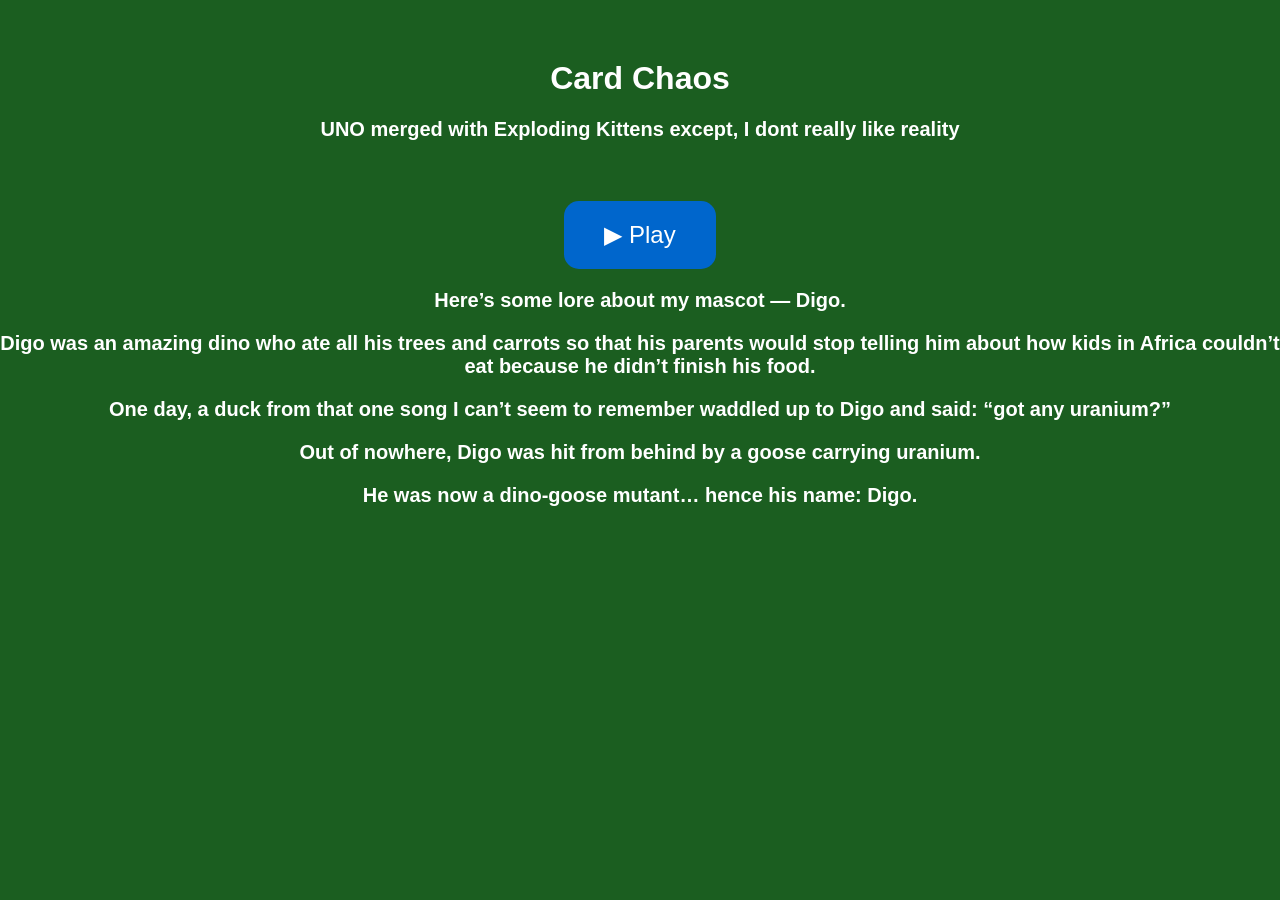
==== index.html @ 2caa3074 "Add files via upload" ====
<!DOCTYPE html>
<html lang="en">
<head>
  <meta charset="UTF-8">
  <title>Card Chaos Game</title>
  <link rel="stylesheet" href="style.css">
</head>
<body>

  <h1> Card Chaos </h1>
  <p class="explain">UNO merged with Exploding Kittens except, I dont really like reality</p>

  <button class="play-button" onclick="window.location.href='game.html'">
    ▶ Play
  </button>

  <div class="explain">

    <p>Here’s some lore about my mascot — Digo.</p>
    <p>Digo was an amazing dino who ate all his trees and carrots so that his parents would stop telling him about how kids in Africa couldn’t eat because he didn’t finish his food.</p>
    <p>One day, a duck from that one song I can’t seem to remember waddled up to Digo and said: “got any uranium?”</p>
    <p>Out of nowhere, Digo was hit from behind by a goose carrying uranium.</p>
    <p>He was now a dino-goose mutant… hence his name: Digo. </p>

  </div>
    

</body>
</html>
---- style.css ----
body {
  text-align: center;
  font-family: Arial;
  background: maroon;
}

h1 {
  margin-top: 60px;
  color: white;
}

.play-button {
  margin-top: 40px;
  padding: 20px 40px;
  font-size: 24px;
  border: none;
  border-radius: 15px;
  cursor: pointer;
  background: #0066cc;
  color: white;
  transition: 0.2s;
}

.play-button:hover {
  background: #0088ff;
  transform: scale(1.05);
}

.explain {
  font-size:20px;
  color: white;
  font-weight: bold;
}

body {
  margin: 0;
  font-family: Arial;
  background: #1b5e20;
  overflow: hidden;
}

/* MAIN GAME */
#gameContainer {
  display: flex;
  flex-direction: column;
  height: 100vh;
}

/* ENEMY AREA */
#enemyArea {
  height: 20%;
  text-align: center;
  color: white;
}

/* TABLE AREA */
#tableArea {
  flex: 1;

  display: flex;
  justify-content: center;
  align-items: center;
  gap: 50px;
}

/* PLAYER AREA */
#playerArea {
  height: 30%;
  text-align: center;
  color: white;
}

/* CARD PILES */
#deckPile,
#playedCard,
#discardPile {
  width: 120px;
  height: 170px;

  background: #eeeeee;
  border-radius: 12px;

  display: flex;
  justify-content: center;
  align-items: center;

  font-weight: bold;

  box-shadow: 0 0 15px rgba(0,0,0,0.4);
}

/* PLAYER HAND */
#hand {
  display: flex;
  justify-content: center;
  gap: 10px;
  margin-top: 20px;
}

/* ACTUAL CARDS */
.card {
  width: 100px;
  border-radius: 10px;

  transition: transform 0.2s;
  cursor: pointer;
}

.card:hover {
  transform: translateY(-10px) scale(1.05);
}

/* ENEMY BACK CARDS */
.enemyCards {
  display: flex;
  justify-content: center;
  gap: 10px;
}

.enemyCard {
  width: 80px;
  height: 120px;

  background: darkred;
  border-radius: 10px;
}
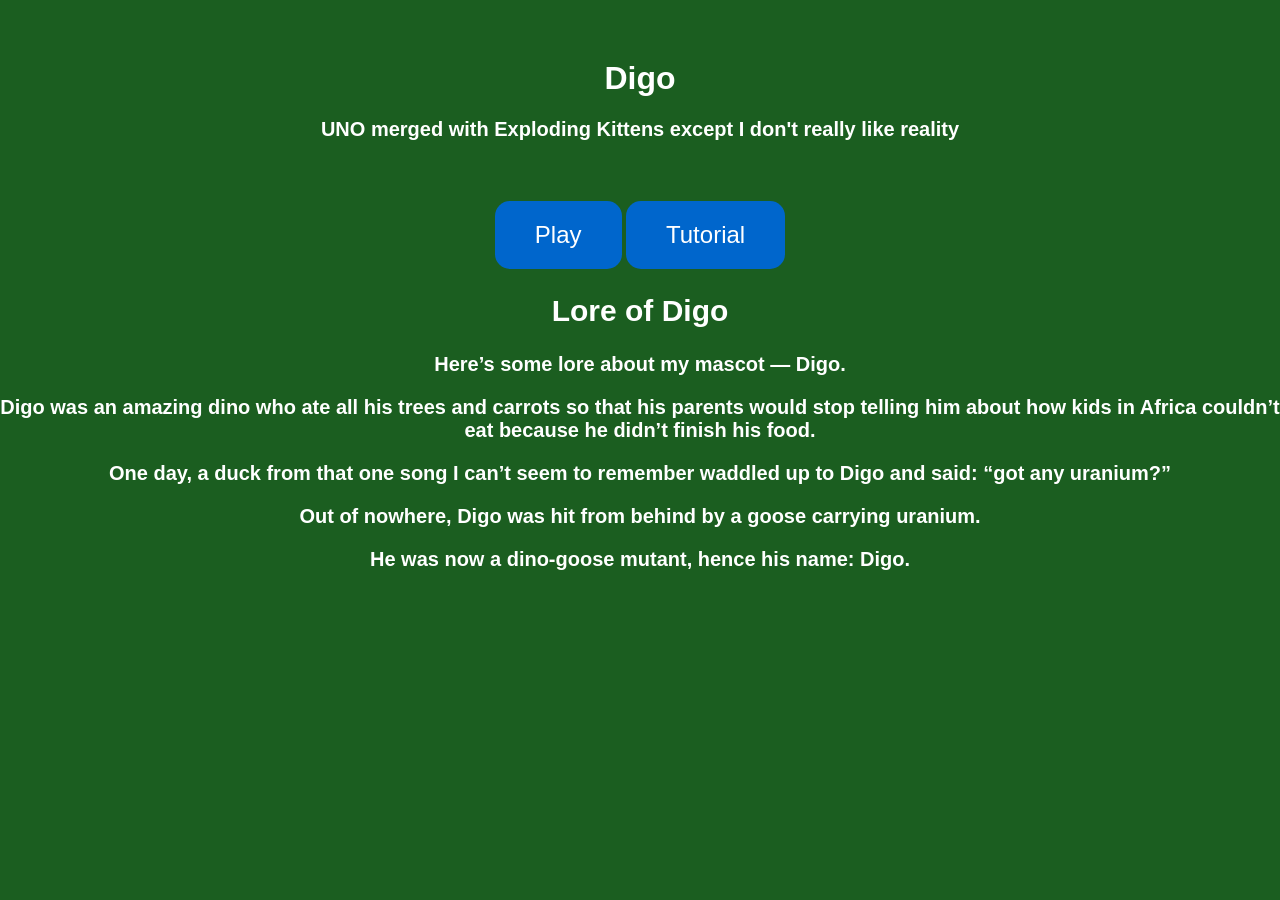
==== commit f24c216b: "Add files via upload" ====
--- a/index.html
+++ b/index.html
@@ -5,25 +5,54 @@
   <title>Card Chaos Game</title>
   <link rel="stylesheet" href="style.css">
 </head>
+
 <body>
 
-  <h1> Card Chaos </h1>
-  <p class="explain">UNO merged with Exploding Kittens except, I dont really like reality</p>
+  <div class="homeContainer">
 
-  <button class="play-button" onclick="window.location.href='game.html'">
-    ▶ Play
-  </button>
+    <h1>Digo</h2>
 
-  <div class="explain">
+    <p class="explain">
+      UNO merged with Exploding Kittens except I don't really like reality
+    </p>
 
-    <p>Here’s some lore about my mascot — Digo.</p>
-    <p>Digo was an amazing dino who ate all his trees and carrots so that his parents would stop telling him about how kids in Africa couldn’t eat because he didn’t finish his food.</p>
-    <p>One day, a duck from that one song I can’t seem to remember waddled up to Digo and said: “got any uranium?”</p>
-    <p>Out of nowhere, Digo was hit from behind by a goose carrying uranium.</p>
-    <p>He was now a dino-goose mutant… hence his name: Digo. </p>
+    <!-- PLAY BUTTON -->
+    <button class="play-button" onclick="location.href='game.html'">
+      Play
+    </button>
+
+    <!-- TUTORIAL BUTTON (FIXED instead of raw <a>) -->
+    <button class="play-button" onclick="location.href='tutorial.html'">
+      Tutorial
+    </button>
+
+    <div class="explain">
+
+      <h2>Lore of Digo </h2>
+
+      <p>
+        Here’s some lore about my mascot — Digo.
+      </p>
+
+      <p>
+        Digo was an amazing dino who ate all his trees and carrots so that his parents would stop telling him about how kids in Africa couldn’t eat because he didn’t finish his food.
+      </p>
+
+      <p>
+        One day, a duck from that one song I can’t seem to remember waddled up to Digo and said: “got any uranium?”
+      </p>
+
+      <p>
+        Out of nowhere, Digo was hit from behind by a goose carrying uranium.
+      </p>
+
+      <p>
+        He was now a dino-goose mutant, hence his name: Digo.
+      </p>
+
+    </div>
 
   </div>
-    
 
 </body>
 </html>
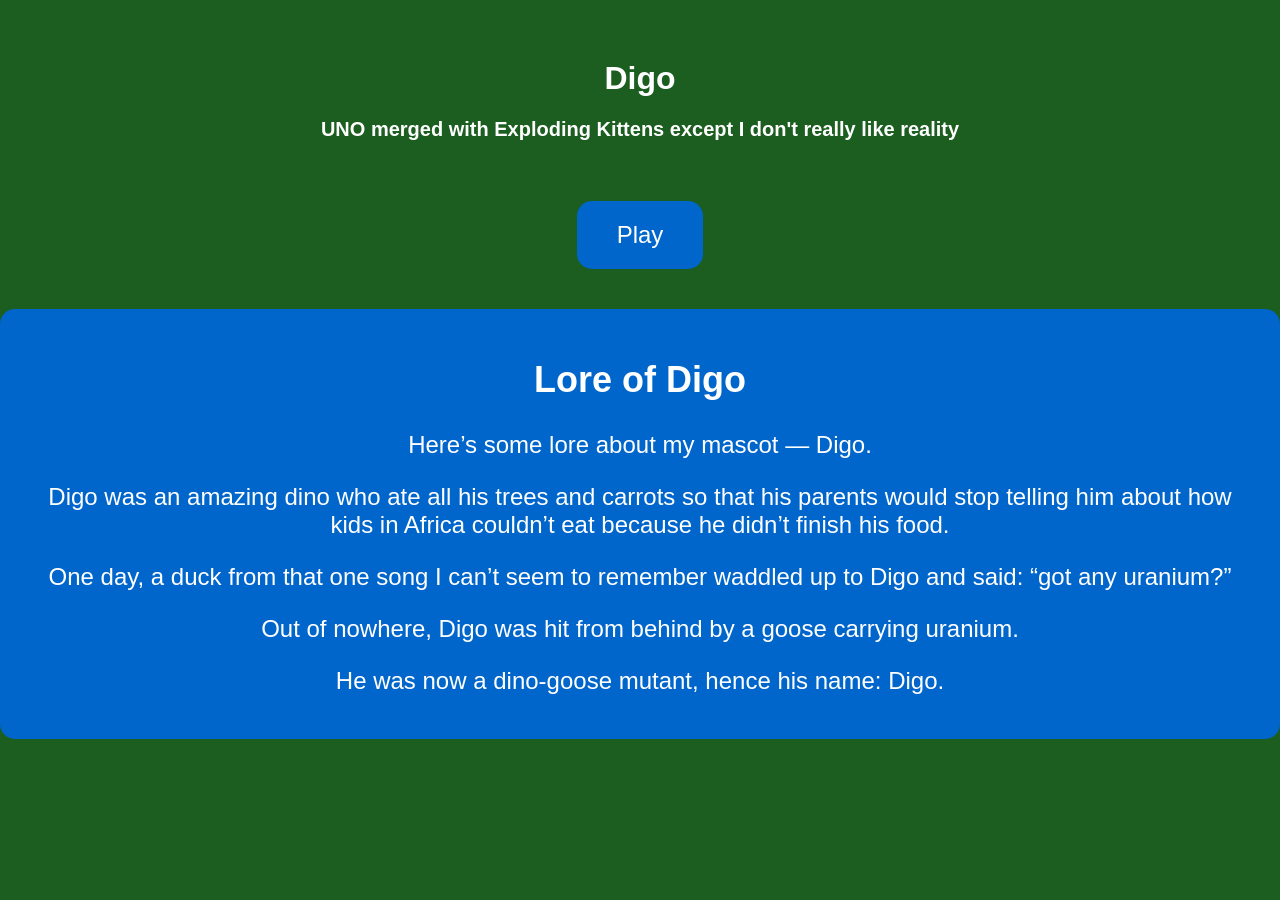
==== commit 1dac3548: "Add files via upload" ====
--- a/index.html
+++ b/index.html
@@ -21,8 +21,8 @@
       Play
     </button>
 
-    <!-- TUTORIAL BUTTON (FIXED instead of raw <a>) -->
-    <button class="play-button" onclick="location.href='tutorial.html'">
+    <!-- TUTORIAL BUTTON -->
+    <button class="play-button" onclick="location.href='tutorial/tutorial.html</button>
       Tutorial
     </button>
 
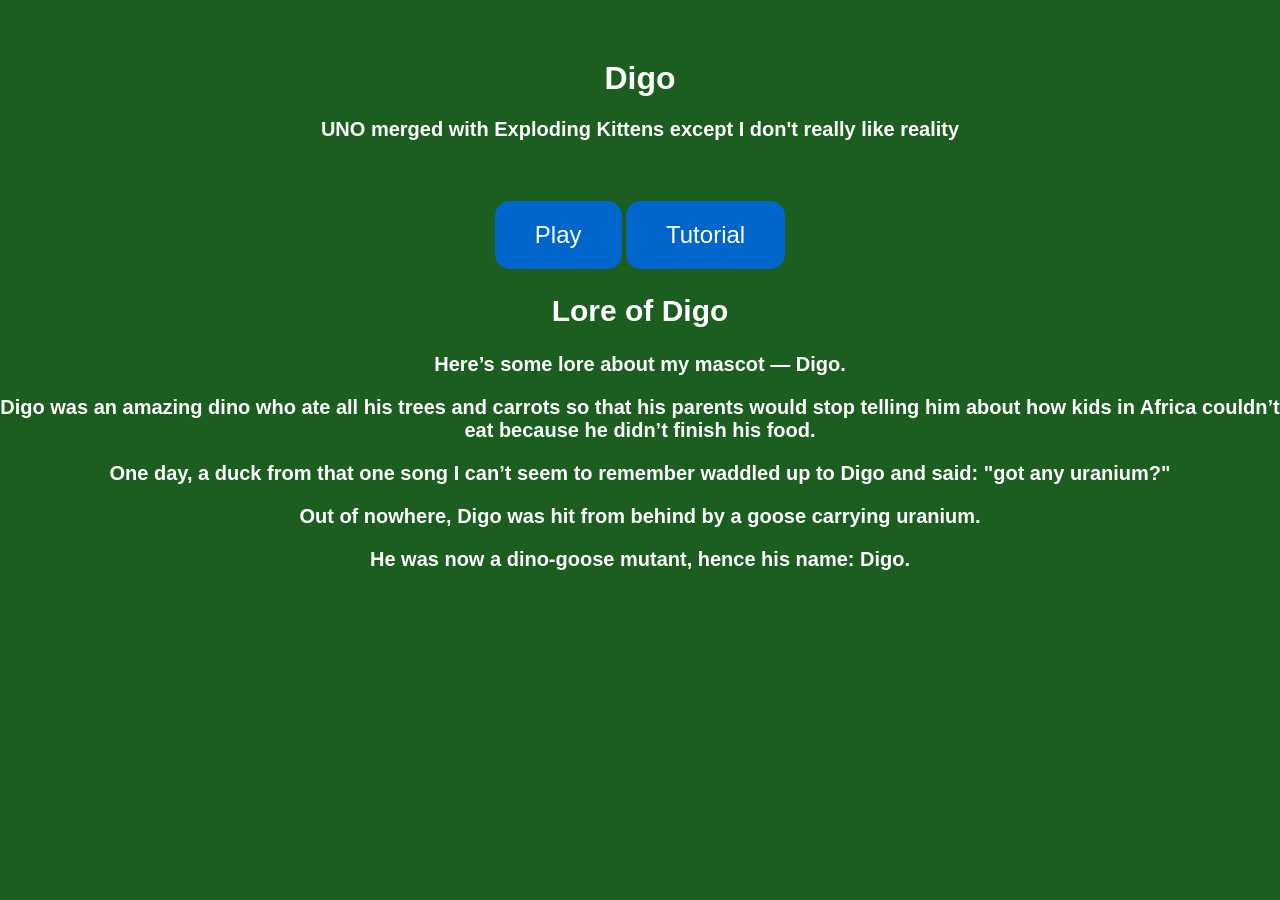
==== commit 893e92e5: "Add files via upload" ====
--- a/index.html
+++ b/index.html
@@ -10,25 +10,27 @@
 
   <div class="homeContainer">
 
-    <h1>Digo</h2>
+    <h1>Digo</h1>
 
     <p class="explain">
       UNO merged with Exploding Kittens except I don't really like reality
     </p>
 
     <!-- PLAY BUTTON -->
-    <button class="play-button" onclick="location.href='game.html'">
+    <button class="play-button"
+      onclick="location.href='game.html'">
       Play
     </button>
 
     <!-- TUTORIAL BUTTON -->
-    <button class="play-button" onclick="location.href='tutorial/tutorial.html</button>
+    <button class="play-button"
+      onclick="location.href='tutorial/tutorial.html'">
       Tutorial
     </button>
 
-    <div class="explain">
+    <div class="explain lore">
 
-      <h2>Lore of Digo </h2>
+      <h2>Lore of Digo</h2>
 
       <p>
         Here’s some lore about my mascot — Digo.
@@ -39,7 +41,8 @@
       </p>
 
       <p>
-        One day, a duck from that one song I can’t seem to remember waddled up to Digo and said: “got any uranium?”
+        One day, a duck from that one song I can’t seem to remember waddled up to Digo and said:
+        "got any uranium?"
       </p>
 
       <p>
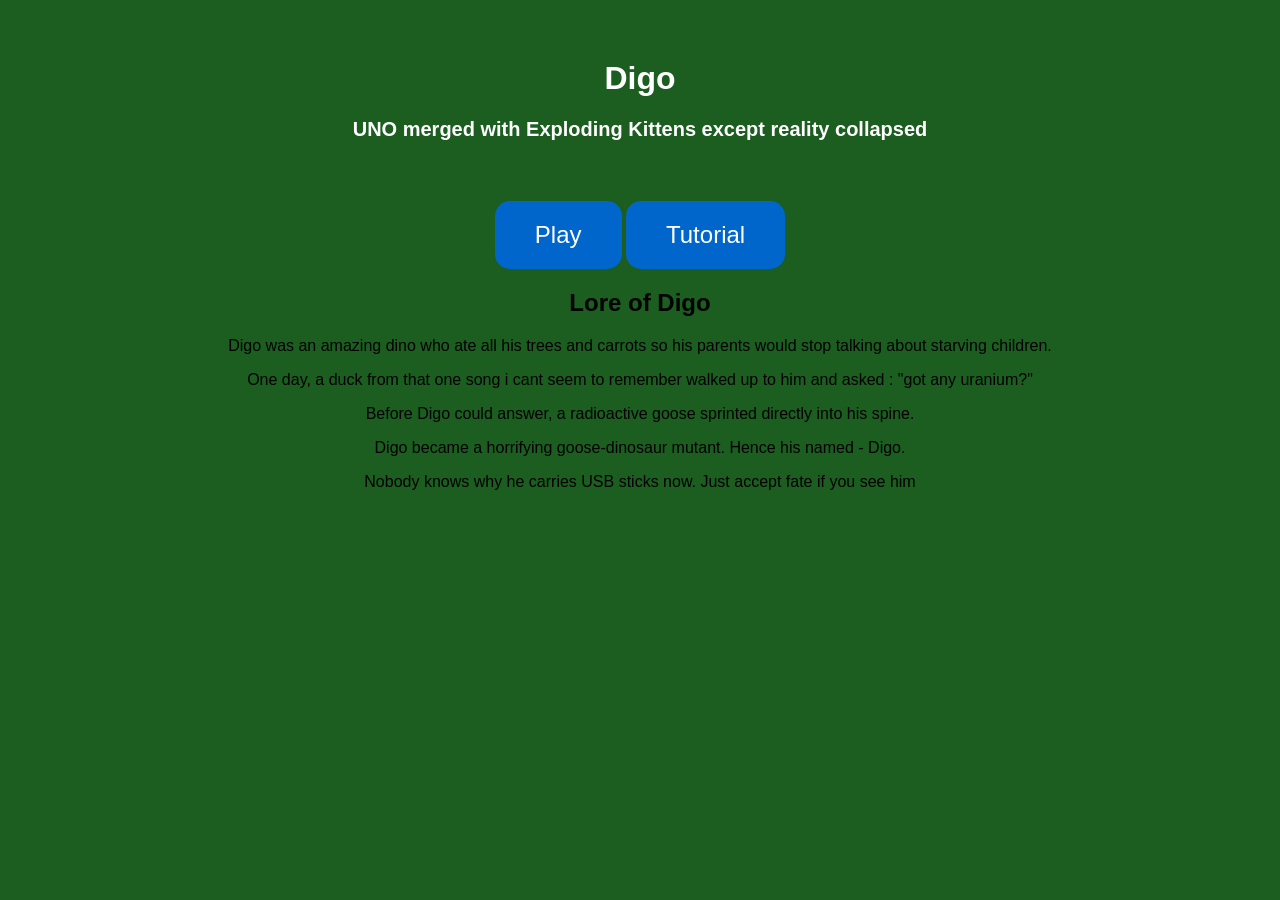
==== commit e79ea11a: "Add files via upload" ====
--- a/index.html
+++ b/index.html
@@ -1,8 +1,9 @@
 <!DOCTYPE html>
 <html lang="en">
+
 <head>
   <meta charset="UTF-8">
-  <title>Card Chaos Game</title>
+  <title>Card Chaos</title>
   <link rel="stylesheet" href="style.css">
 </head>
 
@@ -13,44 +14,44 @@
     <h1>Digo</h1>
 
     <p class="explain">
-      UNO merged with Exploding Kittens except I don't really like reality
+      UNO merged with Exploding Kittens except reality collapsed
     </p>
 
-    <!-- PLAY BUTTON -->
     <button class="play-button"
       onclick="location.href='game.html'">
       Play
     </button>
 
-    <!-- TUTORIAL BUTTON -->
     <button class="play-button"
       onclick="location.href='tutorial/tutorial.html'">
       Tutorial
     </button>
 
-    <div class="explain lore">
+    <div class="lore">
 
       <h2>Lore of Digo</h2>
 
       <p>
-        Here’s some lore about my mascot — Digo.
+        Digo was an amazing dino who ate all his trees and carrots
+        so his parents would stop talking about starving children.
       </p>
 
       <p>
-        Digo was an amazing dino who ate all his trees and carrots so that his parents would stop telling him about how kids in Africa couldn’t eat because he didn’t finish his food.
-      </p>
-
-      <p>
-        One day, a duck from that one song I can’t seem to remember waddled up to Digo and said:
+        One day, a duck from that one song i cant seem to remember walked up to him and asked :
         "got any uranium?"
       </p>
 
       <p>
-        Out of nowhere, Digo was hit from behind by a goose carrying uranium.
+        Before Digo could answer,
+        a radioactive goose sprinted directly into his spine.
       </p>
 
       <p>
-        He was now a dino-goose mutant, hence his name: Digo.
+        Digo became a horrifying goose-dinosaur mutant. Hence his named - Digo.
+      </p>
+
+      <p>
+        Nobody knows why he carries USB sticks now. Just accept fate if you see him
       </p>
 
     </div>
@@ -58,4 +59,5 @@
   </div>
 
 </body>
+
 </html>
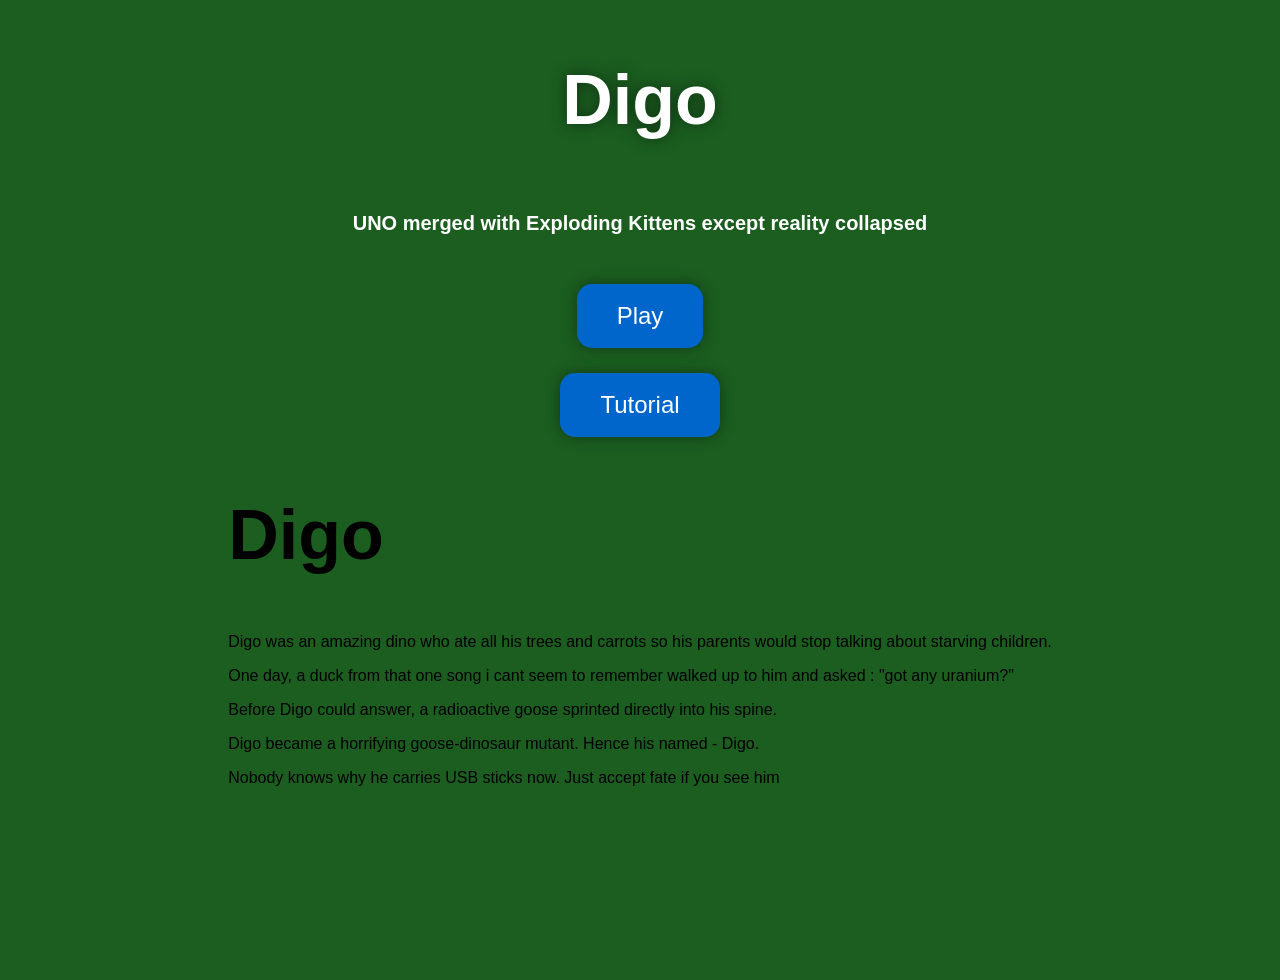
==== commit f7dc217f: "Add files via upload" ====
--- a/index.html
+++ b/index.html
@@ -29,7 +29,7 @@
 
     <div class="lore">
 
-      <h2>Lore of Digo</h2>
+      <h2 style="font-size:70px;">Digo</h2>
 
       <p>
         Digo was an amazing dino who ate all his trees and carrots
--- a/style.css
+++ b/style.css
@@ -1,126 +1,311 @@
-body {
-  text-align: center;
-  font-family: Arial;
-  background: maroon;
-}
-
-h1 {
-  margin-top: 60px;
-  color: white;
-}
-
-.play-button {
-  margin-top: 40px;
-  padding: 20px 40px;
-  font-size: 24px;
-  border: none;
-  border-radius: 15px;
-  cursor: pointer;
-  background: #0066cc;
-  color: white;
-  transition: 0.2s;
-}
-
-.play-button:hover {
-  background: #0088ff;
-  transform: scale(1.05);
-}
-
-.explain {
-  font-size:20px;
-  color: white;
-  font-weight: bold;
-}
+/* WHOLE PAGE */
 
 body {
   margin: 0;
   font-family: Arial;
   background: #1b5e20;
-  overflow: hidden;
-}
-
-/* MAIN GAME */
+  overflow-x: hidden;
+}
+
+/* HOME PAGE */
+
+.homeContainer {
+
+  display: flex;
+  flex-direction: column;
+
+  align-items: center;
+
+  padding: 40px 20px;
+
+  min-height: 100vh;
+}
+
+/* TITLE */
+
+h1 {
+
+  margin-top: 20px;
+
+  color: white;
+
+  font-size: 70px;
+
+  text-shadow: 0 0 15px rgba(0,0,0,0.5);
+}
+
+/* SUBTEXT */
+
+.explain {
+
+  font-size: 20px;
+
+  color: white;
+
+  font-weight: bold;
+
+  text-align: center;
+
+  max-width: 900px;
+
+  line-height: 1.6;
+}
+
+/* BUTTONS */
+
+.play-button {
+
+  margin-top: 25px;
+
+  padding: 18px 40px;
+
+  font-size: 24px;
+
+  border: none;
+
+  border-radius: 15px;
+
+  cursor: pointer;
+
+  background: #0066cc;
+
+  color: white;
+
+  transition: 0.2s;
+
+  box-shadow: 0 0 15px rgba(0,0,0,0.4);
+}
+
+.play-button:hover {
+
+  background: #0088ff;
+
+  transform: scale(1.05);
+}
+
+/* LORE BOX */
+
+.loreBox {
+
+  margin-top: 50px;
+
+  max-width: 800px;
+
+  width: 90%;
+
+  background: rgba(0,0,0,0.25);
+
+  padding: 30px;
+
+  border-radius: 20px;
+
+  color: white;
+
+  line-height: 1.8;
+
+  font-size: 20px;
+
+  text-align: left;
+
+  box-shadow: 0 0 20px rgba(0,0,0,0.4);
+}
+
+.loreBox h2 {
+
+  text-align: center;
+
+  font-size: 42px;
+
+  margin-bottom: 25px;
+}
+
+.loreBox p {
+
+  margin-bottom: 20px;
+}
+
+/* GAME CONTAINER */
+
 #gameContainer {
-  display: flex;
+
+  display: flex;
+
   flex-direction: column;
+
   height: 100vh;
 }
 
 /* ENEMY AREA */
+
 #enemyArea {
+
   height: 20%;
+
   text-align: center;
-  color: white;
-}
-
-/* TABLE AREA */
+
+  color: white;
+}
+
+/* TABLE */
+
 #tableArea {
+
   flex: 1;
 
   display: flex;
+
   justify-content: center;
+
   align-items: center;
+
   gap: 50px;
 }
 
 /* PLAYER AREA */
+
 #playerArea {
+
   height: 30%;
+
   text-align: center;
-  color: white;
+
+  color: white;
+
+  overflow-x: auto;
 }
 
 /* CARD PILES */
+
 #deckPile,
 #playedCard,
 #discardPile {
+
   width: 120px;
+
   height: 170px;
 
   background: #eeeeee;
+
   border-radius: 12px;
 
   display: flex;
+
   justify-content: center;
+
   align-items: center;
 
   font-weight: bold;
 
+  color: black;
+
   box-shadow: 0 0 15px rgba(0,0,0,0.4);
 }
 
-/* PLAYER HAND */
+/* HAND */
+
 #hand {
-  display: flex;
+
+  display: flex;
+
+  justify-content: flex-start;
+
+  gap: 10px;
+
+  margin-top: 20px;
+
+  overflow-x: auto;
+
+  padding: 10px 20px;
+}
+
+/* SCROLLBAR */
+
+#hand::-webkit-scrollbar {
+
+  height: 10px;
+}
+
+#hand::-webkit-scrollbar-thumb {
+
+  background: rgba(255,255,255,0.3);
+
+  border-radius: 10px;
+}
+
+/* CARDS */
+
+.card {
+
+  width: 100px;
+
+  border-radius: 10px;
+
+  transition: transform 0.2s;
+
+  cursor: pointer;
+
+  flex-shrink: 0;
+
+  box-shadow: 0 0 10px rgba(0,0,0,0.5);
+}
+
+.card:hover {
+
+  transform: translateY(-10px) scale(1.05);
+}
+
+/* ENEMY CARDS */
+
+.enemyCards {
+
+  display: flex;
+
   justify-content: center;
+
   gap: 10px;
-  margin-top: 20px;
-}
-
-/* ACTUAL CARDS */
-.card {
-  width: 100px;
+}
+
+.enemyCard {
+
+  width: 80px;
+
+  height: 120px;
+
+  background: darkred;
+
   border-radius: 10px;
 
-  transition: transform 0.2s;
-  cursor: pointer;
-}
-
-.card:hover {
-  transform: translateY(-10px) scale(1.05);
-}
-
-/* ENEMY BACK CARDS */
-.enemyCards {
-  display: flex;
-  justify-content: center;
-  gap: 10px;
-}
-
-.enemyCard {
-  width: 80px;
-  height: 120px;
-
-  background: darkred;
-  border-radius: 10px;
-}
+  box-shadow: 0 0 10px rgba(0,0,0,0.5);
+}
+
+/* MOBILE FIXES */
+
+@media (max-width: 700px) {
+
+  h1 {
+
+    font-size: 48px;
+  }
+
+  .play-button {
+
+    width: 80%;
+
+    font-size: 20px;
+  }
+
+  .loreBox {
+
+    font-size: 16px;
+  }
+
+  #tableArea {
+
+    gap: 15px;
+  }
+
+  .card {
+
+    width: 80px;
+  }
+}
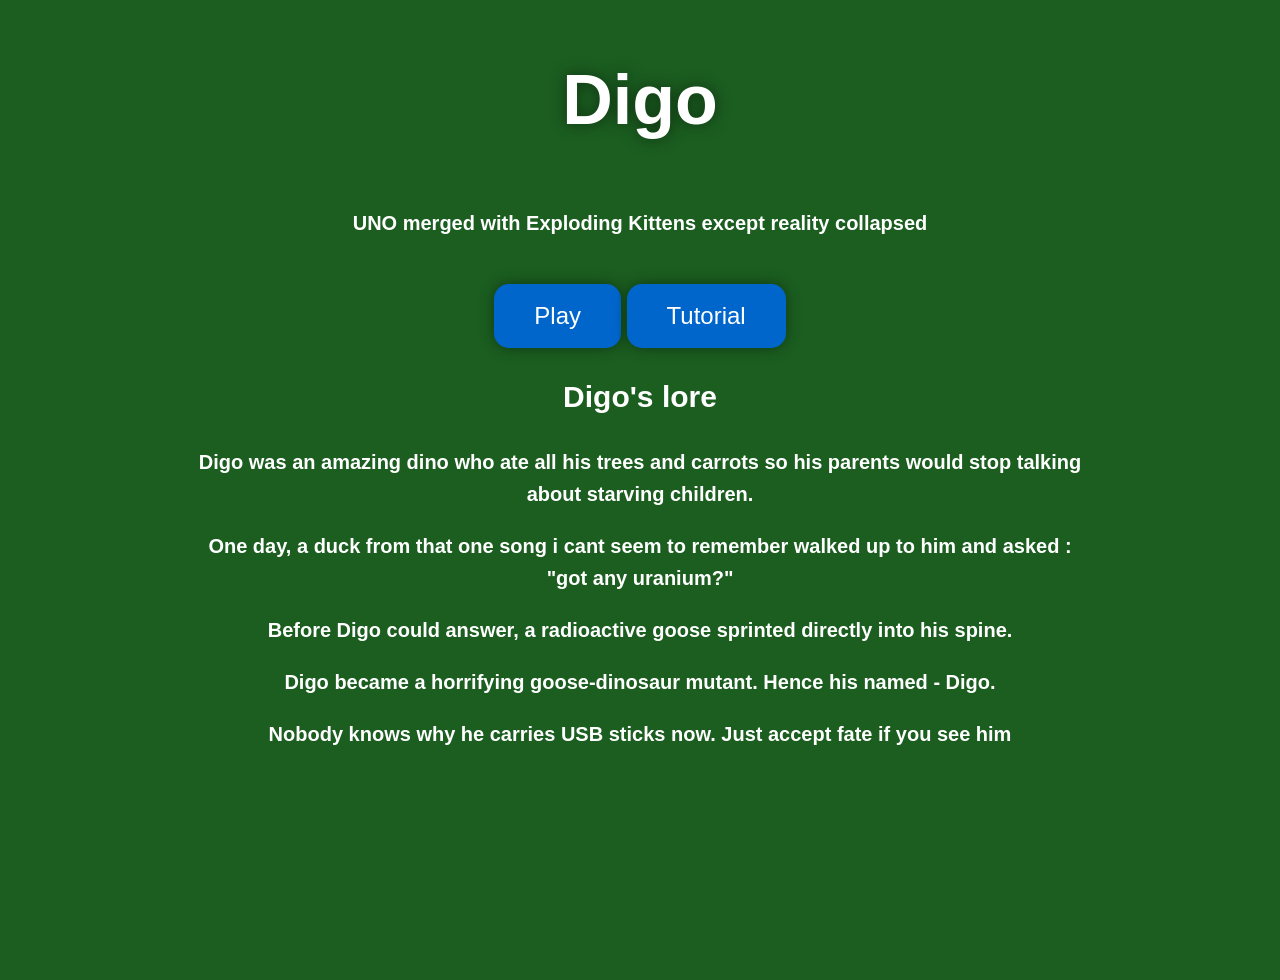
==== commit 2ba6739c: "Add files via upload" ====
--- a/index.html
+++ b/index.html
@@ -13,7 +13,9 @@
 
     <h1>Digo</h1>
 
-    <p class="explain">
+    <div class="explain">
+
+    <p>
       UNO merged with Exploding Kittens except reality collapsed
     </p>
 
@@ -29,7 +31,7 @@
 
     <div class="lore">
 
-      <h2 style="font-size:70px;">Digo</h2>
+      <h2>Digo's lore</h2>
 
       <p>
         Digo was an amazing dino who ate all his trees and carrots
@@ -55,6 +57,8 @@
       </p>
 
     </div>
+  
+   </div>
 
   </div>
 
--- a/style.css
+++ b/style.css
@@ -294,7 +294,7 @@
     font-size: 20px;
   }
 
-  .loreBox {
+  .lore {
 
     font-size: 16px;
   }
